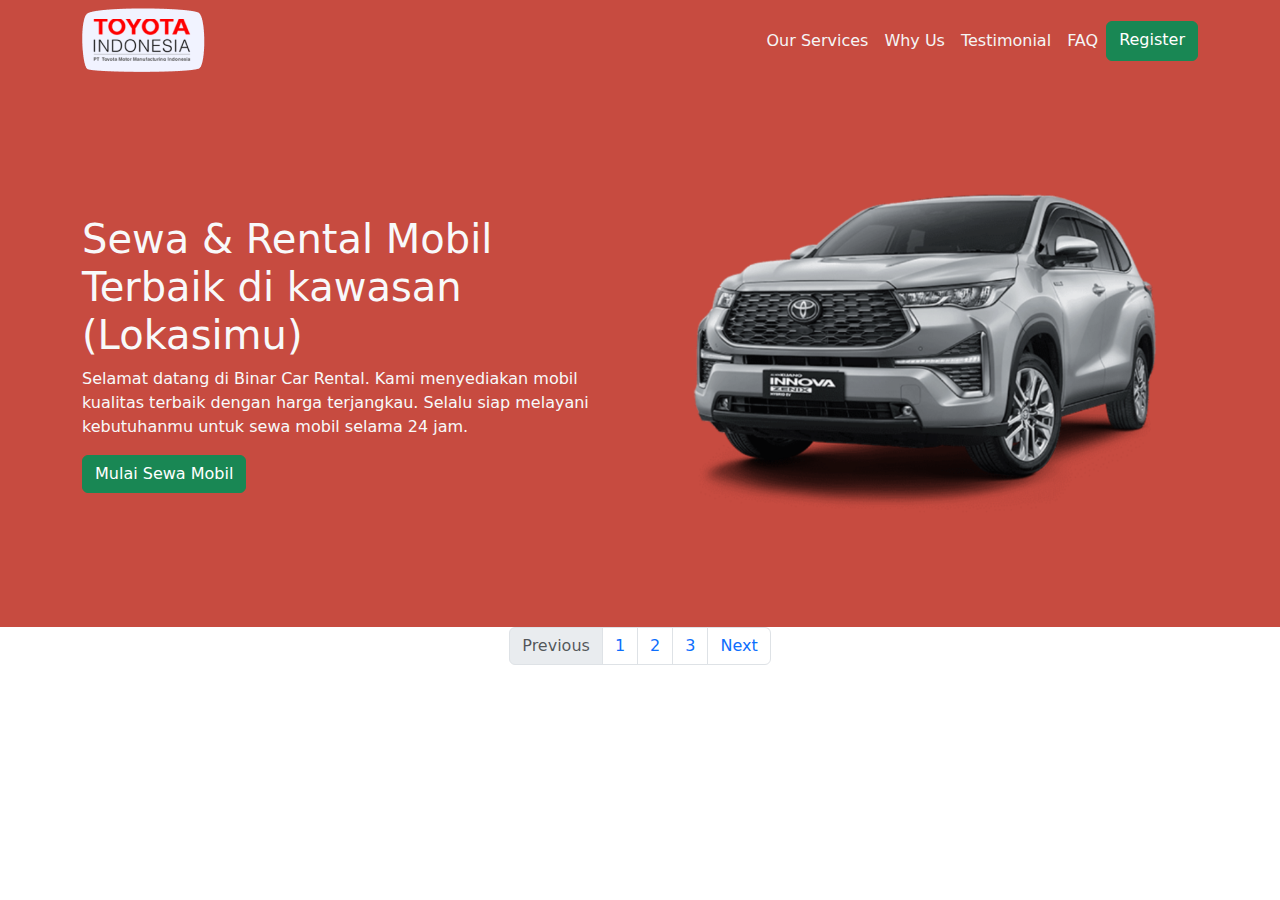
==== bootstrap.html @ 463d7907 "halaman sewa" ====
<!DOCTYPE html>
<html lang="en">
  <head>
    <meta charset="utf-8" />
    <meta name="viewport" content="width=device-width, initial-scale=1" />
    <title>Bootstrap demo</title>
    <link
      href="https://cdn.jsdelivr.net/npm/bootstrap@5.3.3/dist/css/bootstrap.min.css"
      rel="stylesheet"
      integrity="sha384-QWTKZyjpPEjISv5WaRU9OFeRpok6YctnYmDr5pNlyT2bRjXh0JMhjY6hW+ALEwIH"
      crossorigin="anonymous"
    />
    <link href="assets/css/style.css" rel="stylesheet" />
  </head>
  <body>
    <nav class="navbar navbar-expand-lg bg-red">
      <div class="container">
        <img src="./assets/img/tmmin.png" alt="tmmin" />
        <button
          class="navbar-toggler bg-body-tertiary"
          type="button"
          data-bs-toggle="collapse"
          data-bs-target="#navbarNavDropdown"
          aria-controls="navbarNavDropdown"
          aria-expanded="false"
          aria-label="Toggle navigation"
        >
          <span class="navbar-toggler-icon"></span>
        </button>
        <div class="collapse navbar-collapse" id="navbarNavDropdown">
          <ul class="navbar-nav ms-auto">
            <li class="nav-item">
              <a class="nav-link" href="#">Our Services</a>
            </li>
            <li class="nav-item">
              <a class="nav-link" href="#">Why Us</a>
            </li>
            <li class="nav-item">
              <a class="nav-link" href="#">Testimonial</a>
            </li>
            <li class="nav-item">
              <a class="nav-link" href="#">FAQ</a>
            </li>
            <a href="#" class="btn btn-success">Register</a>
          </ul>
        </div>
      </div>
    </nav>

    <section id="hero" class="bg-red">
      <div class="container">
        <div class="row">
          <div class="col-6 d-flex align-items-center text-light">
            <div>
              <h1>Sewa & Rental Mobil Terbaik di kawasan (Lokasimu)</h1>
              <p>
                Selamat datang di Binar Car Rental. Kami menyediakan mobil
                kualitas terbaik dengan harga terjangkau. Selalu siap melayani
                kebutuhanmu untuk sewa mobil selama 24 jam.
              </p>
              <a href="#" class="btn btn-success">Mulai Sewa Mobil</a>
            </div>
          </div>
          <div class="col-6">
            <img class="img-fluid" src="assets/img/zenix.png" alt="toyota zenix" />
          </div>
        </div>
      </div>
    </section>

    <footer aria-label="Page navigation example">
      <ul class="pagination justify-content-center">
        <li class="page-item disabled">
          <a class="page-link">Previous</a>
        </li>
        <li class="page-item"><a class="page-link" href="#">1</a></li>
        <li class="page-item"><a class="page-link" href="#">2</a></li>
        <li class="page-item"><a class="page-link" href="#">3</a></li>
        <li class="page-item">
          <a class="page-link" href="#">Next</a>
        </li>
      </ul>
    </footer>

    <script
      src="https://cdn.jsdelivr.net/npm/bootstrap@5.3.3/dist/js/bootstrap.bundle.min.js"
      integrity="sha384-YvpcrYf0tY3lHB60NNkmXc5s9fDVZLESaAA55NDzOxhy9GkcIdslK1eN7N6jIeHz"
      crossorigin="anonymous"
    ></script>
  </body>
</html>
---- assets/css/style.css ----
.bg-red {
  background: #c74b40;
}
.bg-red .navbar-nav .nav-link {
    color: whitesmoke;
}
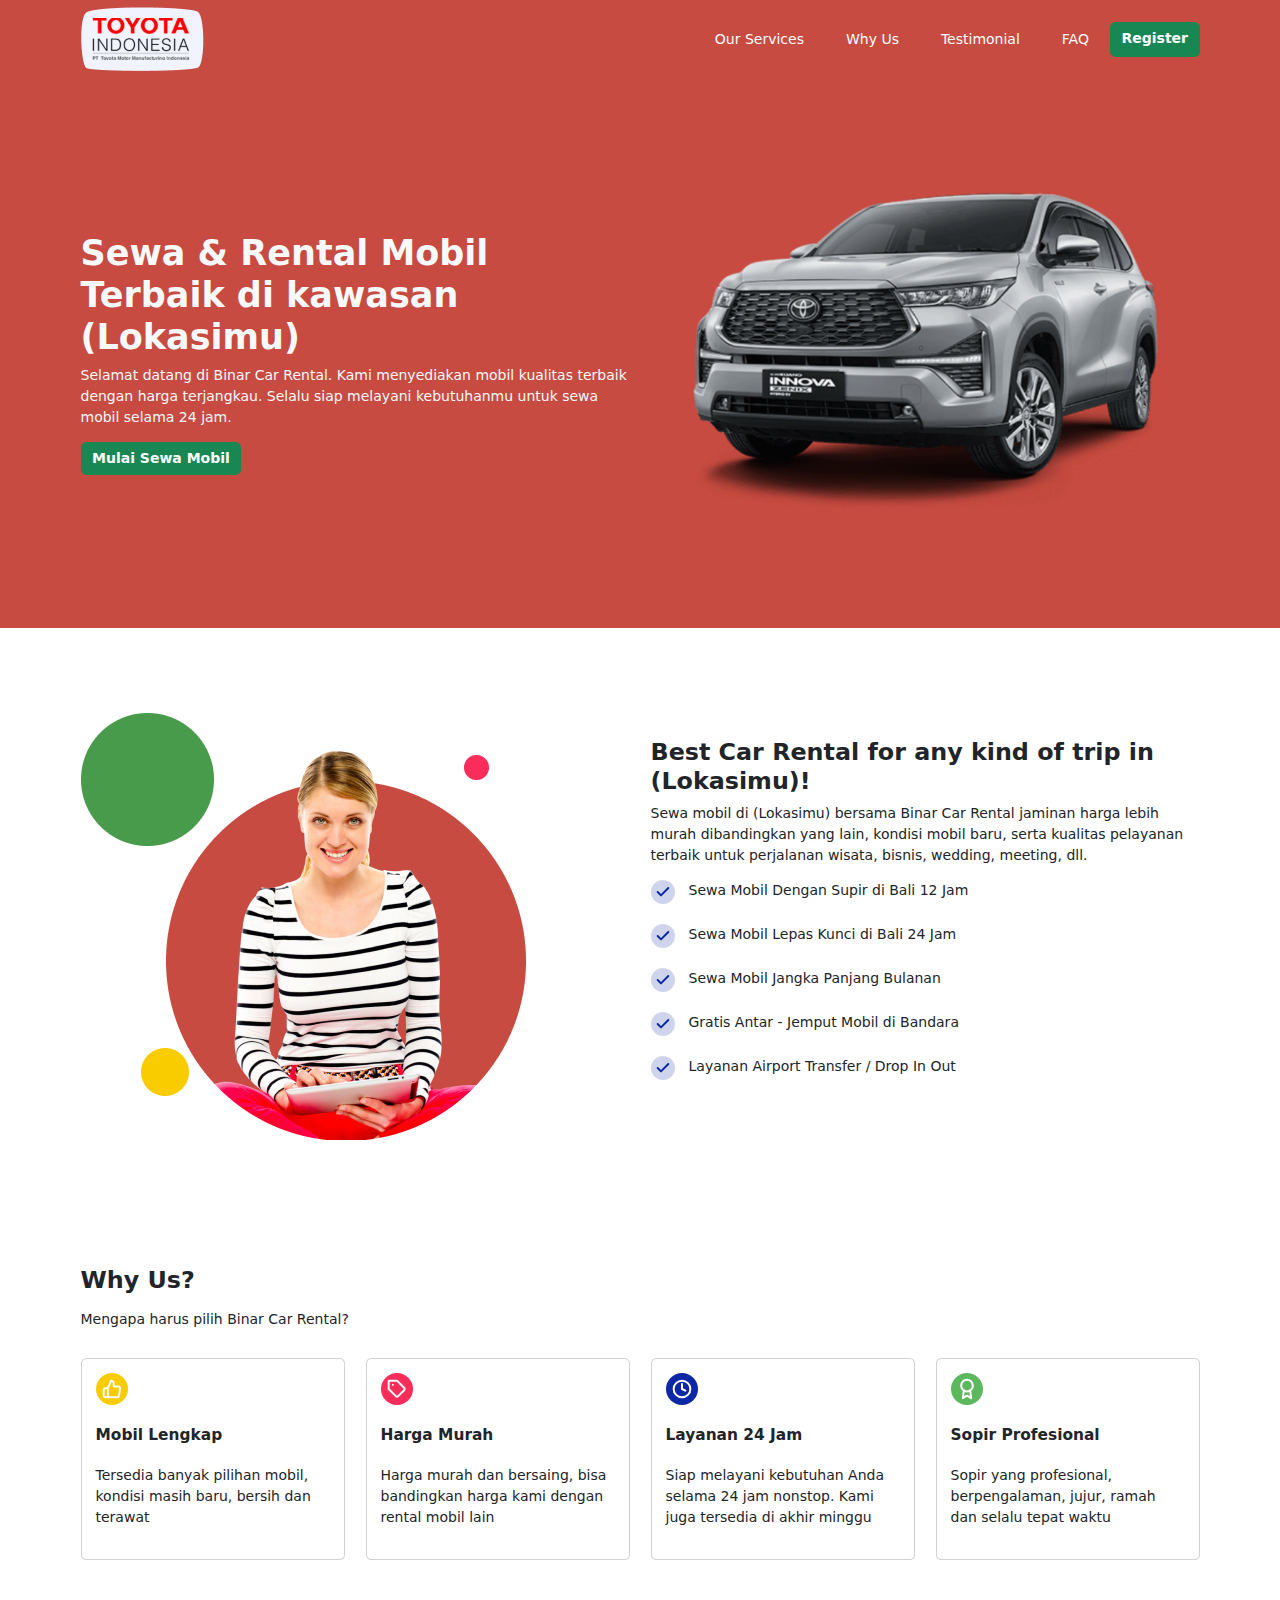
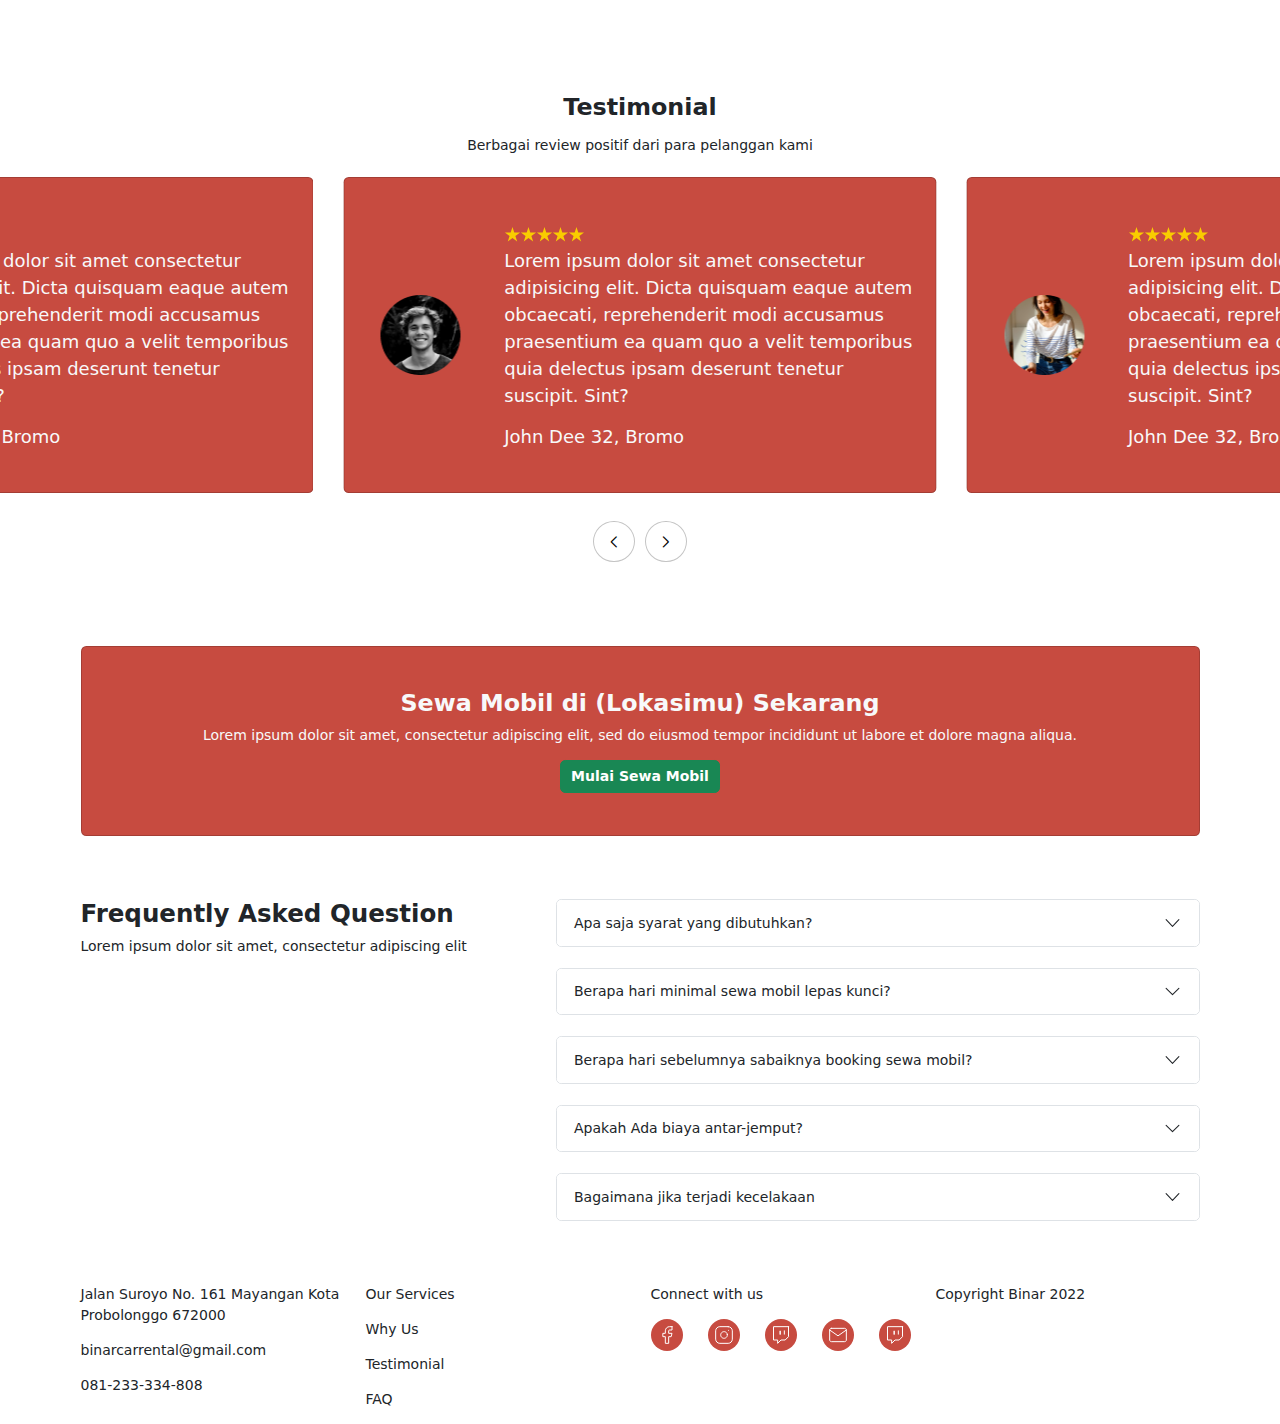
==== commit 45a71220: "halaman sewa" ====
--- a/bootstrap.html
+++ b/bootstrap.html
@@ -10,6 +10,11 @@
       integrity="sha384-QWTKZyjpPEjISv5WaRU9OFeRpok6YctnYmDr5pNlyT2bRjXh0JMhjY6hW+ALEwIH"
       crossorigin="anonymous"
     />
+    <link
+      rel="stylesheet"
+      href="https://cdn.jsdelivr.net/npm/swiper@11/swiper-bundle.min.css"
+    />
+
     <link href="assets/css/style.css" rel="stylesheet" />
   </head>
   <body>
@@ -58,34 +63,514 @@
                 kualitas terbaik dengan harga terjangkau. Selalu siap melayani
                 kebutuhanmu untuk sewa mobil selama 24 jam.
               </p>
-              <a href="#" class="btn btn-success">Mulai Sewa Mobil</a>
+              <a href="sewa.html" class="btn btn-success">Mulai Sewa Mobil</a>
             </div>
           </div>
           <div class="col-6">
-            <img class="img-fluid" src="assets/img/zenix.png" alt="toyota zenix" />
+            <img
+              class="img-fluid"
+              src="assets/img/zenix.png"
+              alt="toyota zenix"
+            />
           </div>
         </div>
       </div>
     </section>
 
-    <footer aria-label="Page navigation example">
-      <ul class="pagination justify-content-center">
-        <li class="page-item disabled">
-          <a class="page-link">Previous</a>
-        </li>
-        <li class="page-item"><a class="page-link" href="#">1</a></li>
-        <li class="page-item"><a class="page-link" href="#">2</a></li>
-        <li class="page-item"><a class="page-link" href="#">3</a></li>
-        <li class="page-item">
-          <a class="page-link" href="#">Next</a>
-        </li>
-      </ul>
+    <section id="our-services">
+      <div class="container py-5 my-5">
+        <!-- container digunakan di setiap section agar tampilan rapi dan konsisten -->
+
+        <!-- grid bootstrap menggunakan flex jadi kita bisa mengatur aligment mengunakan align-items dan justify-content -->
+        <div class="row align-items-center">
+          <!-- perilaku col di bawah sama dengan yang di terapkan di hero -->
+          <!-- mb adalah class utilitas bootstrap untuk menambahkan margin bottom -->
+          <!-- sama dengan col karena kita hanya membutuhkan margin di ukuran layar terkecil sampai 767px -->
+          <!-- maka di ukuran layar 768px ke atas kita hapus marginnya dengan menggunakan mb-md-0 -->
+          <div class="col-12 col-md-6 mb-5 mb-md-0">
+            <img
+              src="assets/img/img-service.png"
+              class="img-fluid"
+              alt="TMMIN Car Rental Services"
+            />
+          </div>
+          <div class="col-12 col-md-6">
+            <h2>Best Car Rental for any kind of trip in (Lokasimu)!</h2>
+            <p>
+              Sewa mobil di (Lokasimu) bersama Binar Car Rental jaminan harga
+              lebih murah dibandingkan yang lain, kondisi mobil baru, serta
+              kualitas pelayanan terbaik untuk perjalanan wisata, bisnis,
+              wedding, meeting, dll.
+            </p>
+            <ul>
+              <li>Sewa Mobil Dengan Supir di Bali 12 Jam</li>
+              <li>Sewa Mobil Lepas Kunci di Bali 24 Jam</li>
+              <li>Sewa Mobil Jangka Panjang Bulanan</li>
+              <li>Gratis Antar - Jemput Mobil di Bandara</li>
+              <li>Layanan Airport Transfer / Drop In Out</li>
+            </ul>
+          </div>
+        </div>
+      </div>
+    </section>
+
+    <section id="why-us">
+      <div class="container py-5 my-5">
+        <!-- container digunakan di setiap section agar tampilan rapi dan konsisten -->
+        <h2 class="mb-3">Why Us?</h2>
+        <p class="mb-4">Mengapa harus pilih Binar Car Rental?</p>
+        <!-- cara cepat membuat row col -> ketik : div.row>div.col*4 , kemudian ctrl + space  -->
+        <div class="row">
+          <!-- perilaku col di bawah sama dengan yang di terapkan di hero -->
+          <!-- tetapi yang berbeda disini kita menggunakan 3 ukuran berbeda  -->
+          <!-- col-12 (full) di ukuran layar terkecil sampai 767px -->
+          <!-- col-md-6 (50:50 / setengah ukuran) di ukuran layar 768px keatas sampai 991px -->
+          <!-- col-lg-3 (dibagi menjadi 4 kolom (12/4)) akan di terapkan di ukuran layar mulai 992px keatas -->
+          <div class="col-12 col-md-6 col-lg-3 my-2">
+            <div class="card">
+              <div class="card-body">
+                <img
+                  src="assets/img/tumb-vector.svg"
+                  class="mb-4"
+                  alt="TMMIN Car Rental - Mobil Lengkap"
+                />
+                <h3 class="mb-4">Mobil Lengkap</h3>
+                <p>
+                  Tersedia banyak pilihan mobil, kondisi masih baru, bersih dan
+                  terawat
+                </p>
+              </div>
+            </div>
+          </div>
+          <div class="col-12 col-md-6 col-lg-3 my-2">
+            <div class="card">
+              <div class="card-body">
+                <img
+                  src="assets/img/tag-vector.svg"
+                  class="mb-4"
+                  alt="TMMIN Car Rental - Harga Murah"
+                />
+                <h3 class="mb-4">Harga Murah</h3>
+                <p>
+                  Harga murah dan bersaing, bisa bandingkan harga kami dengan
+                  rental mobil lain
+                </p>
+              </div>
+            </div>
+          </div>
+          <div class="col-12 col-md-6 col-lg-3 my-2">
+            <div class="card">
+              <div class="card-body">
+                <img
+                  src="assets/img/24hours-vector.svg"
+                  class="mb-4"
+                  alt="TMMIN Car Rental - Layanan 24 Jam"
+                />
+                <h3 class="mb-4">Layanan 24 Jam</h3>
+                <p>
+                  Siap melayani kebutuhan Anda selama 24 jam nonstop. Kami juga
+                  tersedia di akhir minggu
+                </p>
+              </div>
+            </div>
+          </div>
+          <div class="col-12 col-md-6 col-lg-3 my-2">
+            <div class="card">
+              <div class="card-body">
+                <img
+                  src="assets/img/pro-vector.svg"
+                  class="mb-4"
+                  alt="TMMIN Car Rental - Sopir Profesional"
+                />
+                <h3 class="mb-4">Sopir Profesional</h3>
+                <p>
+                  Sopir yang profesional, berpengalaman, jujur, ramah dan selalu
+                  tepat waktu
+                </p>
+              </div>
+            </div>
+          </div>
+        </div>
+      </div>
+    </section>
+
+    <section id="testimonial">
+      <div class="py-5 my-5">
+        <!-- untuk testimonial tidak perlu container karena desain item testimoni menempel ke kiri dan kanan  -->
+        <div class="text-center">
+          <h2 class="mb-3">Testimonial</h2>
+          <p class="mb-4">Berbagai review positif dari para pelanggan kami</p>
+        </div>
+        <!-- untuk membuat testimoni berbentuk slider / carousel menggunakan library / plugin lain disini kita akan menggunakan SwiperJs -->
+        <!-- referensi : https://swiperjs.com/demos#centered -->
+        <div class="swiper mySwiper">
+          <div class="swiper-wrapper">
+            <div class="swiper-slide">
+              <div class="card bg-red text-light">
+                <div class="card-body py-5">
+                  <div class="row align-items-center">
+                    <div class="col-12 col-md-3 text-center">
+                      <img
+                        src="assets/img/img_photo.png"
+                        alt="TMMIN Car Rental - Customer"
+                      />
+                    </div>
+                    <div class="col-12 col-md-9">
+                      <img
+                        src="assets/img/rate.svg"
+                        alt="TMMIN Car Rental - Rate"
+                      />
+                      <p>
+                        Lorem ipsum dolor sit amet consectetur adipisicing elit.
+                        Dicta quisquam eaque autem obcaecati, reprehenderit modi
+                        accusamus praesentium ea quam quo a velit temporibus
+                        quia delectus ipsam deserunt tenetur suscipit. Sint?
+                      </p>
+                      <label>John Dee 32, Bromo</label>
+                    </div>
+                  </div>
+                </div>
+              </div>
+            </div>
+            <div class="swiper-slide">
+              <div class="card bg-red text-light">
+                <div class="card-body py-5">
+                  <div class="row align-items-center">
+                    <div class="col-12 col-md-3 text-center">
+                      <img
+                        src="assets/img/img_photo2.png"
+                        alt="TMMIN Car Rental - Customer"
+                      />
+                    </div>
+                    <div class="col-12 col-md-9">
+                      <img
+                        src="assets/img/rate.svg"
+                        alt="TMMIN Car Rental - Rate"
+                      />
+                      <p>
+                        Lorem ipsum dolor sit amet consectetur adipisicing elit.
+                        Dicta quisquam eaque autem obcaecati, reprehenderit modi
+                        accusamus praesentium ea quam quo a velit temporibus
+                        quia delectus ipsam deserunt tenetur suscipit. Sint?
+                      </p>
+                      <label>John Dee 32, Bromo</label>
+                    </div>
+                  </div>
+                </div>
+              </div>
+            </div>
+            <div class="swiper-slide">
+              <div class="card bg-red text-light">
+                <div class="card-body py-5">
+                  <div class="row align-items-center">
+                    <div class="col-12 col-md-3 text-center">
+                      <img
+                        src="assets/img/img_photo2.png"
+                        alt="TMMIN Car Rental - Customer"
+                      />
+                    </div>
+                    <div class="col-12 col-md-9">
+                      <img
+                        src="assets/img/rate.svg"
+                        alt="TMMIN Car Rental - Rate"
+                      />
+                      <p>
+                        Lorem ipsum dolor sit amet consectetur adipisicing elit.
+                        Dicta quisquam eaque autem obcaecati, reprehenderit modi
+                        accusamus praesentium ea quam quo a velit temporibus
+                        quia delectus ipsam deserunt tenetur suscipit. Sint?
+                      </p>
+                      <label>John Dee 32, Bromo</label>
+                    </div>
+                  </div>
+                </div>
+              </div>
+            </div>
+            <div class="swiper-slide">
+              <div class="card bg-red text-light">
+                <div class="card-body py-5">
+                  <div class="row align-items-center">
+                    <div class="col-12 col-md-3 text-center">
+                      <img
+                        src="assets/img/img_photo.png"
+                        alt="TMMIN Car Rental - Customer"
+                      />
+                    </div>
+                    <div class="col-12 col-md-9">
+                      <img
+                        src="assets/img/rate.svg"
+                        alt="TMMIN Car Rental - Rate"
+                      />
+                      <p>
+                        Lorem ipsum dolor sit amet consectetur adipisicing elit.
+                        Dicta quisquam eaque autem obcaecati, reprehenderit modi
+                        accusamus praesentium ea quam quo a velit temporibus
+                        quia delectus ipsam deserunt tenetur suscipit. Sint?
+                      </p>
+                      <label>John Dee 32, Bromo</label>
+                    </div>
+                  </div>
+                </div>
+              </div>
+            </div>
+          </div>
+          <!-- disini kita menggunakan button next prev yang disediakan oleh swiperjs untuk navigasi testimoni -->
+          <!-- referensi : https://swiperjs.com/demos#navigation -->
+          <div class="swiper-navigation">
+            <div class="swiper-button-prev"></div>
+            <div class="swiper-button-next"></div>
+          </div>
+        </div>
+      </div>
+    </section>
+
+    <section id="cta-banner">
+      <div class="container">
+        <div class="align-items-center text-center">
+          <div class="card p-5 bg-red text-light">
+            <h2>Sewa Mobil di (Lokasimu) Sekarang</h2>
+            <p>
+              Lorem ipsum dolor sit amet, consectetur adipiscing elit, sed do
+              eiusmod tempor incididunt ut labore et dolore magna aliqua.
+            </p>
+            <div class="d-inline">
+              <a href="sewa.html" class="btn btn-success" role="button"
+                >Mulai Sewa Mobil</a
+              >
+            </div>
+          </div>
+        </div>
+      </div>
+    </section>
+
+    <section id="faq">
+      <div class="container py-5">
+        <div class="row">
+          <div class="col-5">
+            <div class="my-4">
+              <h3>Frequently Asked Question</h3>
+              <p>Lorem ipsum dolor sit amet, consectetur adipiscing elit</p>
+            </div>
+          </div>
+          <div class="col-7">
+            <div class="accordion">
+              <div class="rounded">
+                <div class="accordion-item my-4">
+                  <h2 class="accordion-header">
+                    <button
+                      class="accordion-button collapsed"
+                      type="button"
+                      data-bs-toggle="collapse"
+                      data-bs-target="#panelsStayOpen-collapseOne"
+                      aria-expanded="false"
+                      aria-controls="panelsStayOpen-collapseOne"
+                    >
+                      Apa saja syarat yang dibutuhkan?
+                    </button>
+                  </h2>
+                  <div
+                    id="panelsStayOpen-collapseOne"
+                    class="accordion-collapse collapse"
+                  >
+                    <div class="accordion-body">
+                      Lorem ipsum dolor sit amet, consectetur adipiscing elit
+                    </div>
+                  </div>
+                </div>
+              </div>
+              <div class="rounded">
+                <div class="accordion-item my-4">
+                  <h2 class="accordion-header">
+                    <button
+                      class="accordion-button collapsed"
+                      type="button"
+                      data-bs-toggle="collapse"
+                      data-bs-target="#panelsStayOpen-collapseTwo"
+                      aria-expanded="false"
+                      aria-controls="panelsStayOpen-collapseTwo"
+                    >
+                      Berapa hari minimal sewa mobil lepas kunci?
+                    </button>
+                  </h2>
+                  <div
+                    id="panelsStayOpen-collapseTwo"
+                    class="accordion-collapse collapse"
+                  >
+                    <div class="accordion-body">
+                      Lorem ipsum dolor sit amet, consectetur adipiscing elit
+                    </div>
+                  </div>
+                </div>
+              </div>
+              <div class="rounded">
+                <div class="accordion-item my-4">
+                  <h2 class="accordion-header">
+                    <button
+                      class="accordion-button collapsed"
+                      type="button"
+                      data-bs-toggle="collapse"
+                      data-bs-target="#panelsStayOpen-collapseThree"
+                      aria-expanded="false"
+                      aria-controls="panelsStayOpen-collapseThree"
+                    >
+                      Berapa hari sebelumnya sabaiknya booking sewa mobil?
+                    </button>
+                  </h2>
+                  <div
+                    id="panelsStayOpen-collapseThree"
+                    class="accordion-collapse collapse"
+                  >
+                    <div class="accordion-body">
+                      Lorem ipsum dolor sit amet, consectetur adipiscing elit
+                    </div>
+                  </div>
+                </div>
+              </div>
+              <div class="rounded">
+                <div class="accordion-item my-4">
+                  <h2 class="accordion-header">
+                    <button
+                      class="accordion-button collapsed"
+                      type="button"
+                      data-bs-toggle="collapse"
+                      data-bs-target="#panelsStayOpen-collapseThree"
+                      aria-expanded="false"
+                      aria-controls="panelsStayOpen-collapseThree"
+                    >
+                      Apakah Ada biaya antar-jemput?
+                    </button>
+                  </h2>
+                  <div
+                    id="panelsStayOpen-collapseThree"
+                    class="accordion-collapse collapse"
+                  >
+                    <div class="accordion-body">
+                      Lorem ipsum dolor sit amet, consectetur adipiscing elit
+                    </div>
+                  </div>
+                </div>
+              </div>
+              <div class="rounded">
+                <div class="accordion-item my-4">
+                  <h2 class="accordion-header">
+                    <button
+                      class="accordion-button collapsed"
+                      type="button"
+                      data-bs-toggle="collapse"
+                      data-bs-target="#panelsStayOpen-collapseThree"
+                      aria-expanded="false"
+                      aria-controls="panelsStayOpen-collapseThree"
+                    >
+                      Bagaimana jika terjadi kecelakaan
+                    </button>
+                  </h2>
+                  <div
+                    id="panelsStayOpen-collapseThree"
+                    class="accordion-collapse collapse"
+                  >
+                    <div class="accordion-body">
+                      Lorem ipsum dolor sit amet, consectetur adipiscing elit
+                    </div>
+                  </div>
+                </div>
+              </div>
+            </div>
+          </div>
+        </div>
+      </div>
+    </section>
+
+    <footer>
+      <div class="container">
+        <div class="row">
+          <div class="col-3">
+            <div id="address">
+              <p>Jalan Suroyo No. 161 Mayangan Kota Probolonggo 672000</p>
+              <p>binarcarrental@gmail.com</p>
+              <p>081-233-334-808</p>
+            </div>
+          </div>
+          <div class="col-3">
+            <div class="fw-medium" id="page">
+              <p>Our Services</p>
+              <p>Why Us</p>
+              <p>Testimonial</p>
+              <p>FAQ</p>
+            </div>
+          </div>
+          <div class="col-3">
+            <div id="contact">
+              <div>
+                <p>Connect with us</p>
+              </div>
+              <div class="row">
+                <div class="col">
+                  <img src="assets/img/icon-facebook.svg" />
+                </div>
+                <div class="col">
+                  <img src="assets/img/icon-instagram.svg" />
+                </div>
+                <div class="col">
+                  <img src="assets/img/icon-twitch.svg" />
+                </div>
+                <div class="col">
+                  <img src="assets/img/icon-mail.svg" />
+                </div>
+                <div class="col">
+                  <img src="assets/img/icon-twitch.svg" />
+                </div>
+              </div>
+            </div>
+          </div>
+          <div class="col-3">
+            <div id="copyright">
+              <p>Copyright Binar 2022</p>
+            </div>
+          </div>
+        </div>
+      </div>
     </footer>
 
+    <!-- Start bootstrap js -->
     <script
       src="https://cdn.jsdelivr.net/npm/bootstrap@5.3.3/dist/js/bootstrap.bundle.min.js"
       integrity="sha384-YvpcrYf0tY3lHB60NNkmXc5s9fDVZLESaAA55NDzOxhy9GkcIdslK1eN7N6jIeHz"
       crossorigin="anonymous"
     ></script>
+    <!-- end bootstrap js -->
+
+    <!-- start swiper js -->
+    <script src="https://cdn.jsdelivr.net/npm/swiper@11/swiper-bundle.min.js"></script>
+    <!-- end swiper js -->
+
+    <script src="assets/js/script.js"></script>
+
+    <!-- script js untuk setup / konfigurasi swiper -->
+    <script>
+      // referensi :
+      // 1. https://swiperjs.com/demos#navigation
+      // 2. https://swiperjs.com/demos#centered
+      // 3. https://swiperjs.com/demos#infinite-loop
+      // 4. https://swiperjs.com/demos#responsive-breakpoints
+
+      let swiper = new Swiper(".mySwiper", {
+        // initialisasi swiper untuk di terapkan di element ber-class .mySwiper (selector class)
+        slidesPerView: 1, // menentukan jumlah konten / slide yang tampil per view (akan diterapkan di ukuran layar terkecil sampai breakpoint yang ditentukan di bawah)
+        spaceBetween: 30, // menentukan jarak antar konten / slide
+        centeredSlides: true, // menentukan apakah slide utama / yang sedang aktif berada ditengah dan akan memunculkan preview slide sebelum dan selanjutnya di kiri dan kananya
+        loop: true, // menentukan apakah slide akan di duplikasi supaya memunculkan efek slide infiniti / tak terbatas
+        navigation: {
+          nextEl: ".swiper-button-next", // menentukan button next jika tidak dituliskan maka button yang sudah dibuat diatas tidak bisa diklik
+          prevEl: ".swiper-button-prev", // menentukan button prev jika tidak dituliskan maka button yang sudah dibuat diatas tidak bisa diklik
+        },
+        breakpoints: {
+          // sama dengan bootstrap diatas, kita bisa menentukan breakpoint untuk responsive
+          768: {
+            // di ukuran layar 768px maka yang akan muncul adalah 2.1 slide per tampilan / 1 slide aktif ditengah dan 2 slide terpotong di kiri kanan
+            slidesPerView: 2.1,
+          },
+        },
+      });
+    </script>
   </body>
 </html>
--- a/assets/css/style.css
+++ b/assets/css/style.css
@@ -1,6 +1,124 @@
+/* menentukan font untuk keseluruhan web */
+/* html = root element / element inti / akar */
+html {
+  font-family: Helvetica, sans-serif;
+  font-size: 14px; /* ukuran font-size root element yang akan digunakan untuk menghitung unit rem*/
+  font-weight: 300;
+  line-height: 1.4rem; /* mengunakan unit rem untuk kebutuhan responsive | 1rem berarti 1 x ukuran font-size dari root-element / html | yang berarti 1.4rem = 1.4 x 14px, jadi kalau mau menganti ukuran seluruh tampilan tinggal mengganti ukuran font di html */
+}
+
+/* start styling general */
+/* karena mengunakan ketebalan yang sama dari figma, kita bisa gabungkan untuk memimalisir penulisan ulang */
+.btn,
+h1,
+h2,
+h3 {
+  font-weight: 700;
+}
+
+/* menentukan ukuran h1 */
+h1 {
+  font-size: 2.5rem; /* 2.5 * ukuran font di html */
+}
+
+h2 {
+  font-size: 1.7rem; /* 1.7 * ukuran font di html */
+}
+
 .bg-red {
-  background: #c74b40;
+  background: #C74B40;
 }
-.bg-red .navbar-nav .nav-link {
-    color: whitesmoke;
-}+
+.bg-red .nav-link {
+  color: #fff;
+  font-weight: 400;
+}
+
+.nav-item {
+  margin: 0 1rem;
+}
+/* end styling general */
+
+/* referensi untuk membuat custom bullet https://stackoverflow.com/questions/7698764/custom-bullet-symbol-for-li-elements-in-ul-that-is-a-regular-character-and */
+/* start styling untuk section our-service */
+#our-services ul {
+  list-style: none;
+  margin-left: 0;
+  padding-left: 0;
+}
+
+#our-services li {
+  display: flex;
+  text-indent: 0;
+  padding-bottom: 1em;
+  padding-left: 0;
+}
+
+#our-services li:before {
+  content: url(../img/check-bullet.svg);
+  padding-right: 1em;
+}
+/* end styling untuk section our-service */
+
+/* start styling untuk section why-us */
+#why-us h3 {
+  font-size: 1.1rem;
+}
+
+#why-us .card-body {
+  min-height: 200px; /* untuk card-body di why-us supaya memiliki ukuran minimal 200px agar tingginya sama */
+}
+/* end styling untuk section our-service */
+
+/* start styling untuk section testimonial */
+.swiper-slide {
+  font-size: 18px;
+  background: #fff;
+  display: flex;
+  justify-content: center;
+  align-items: center;
+}
+
+.swiper-navigation {
+  display: flex;
+  align-items: center;
+  justify-content: center;
+  gap: 10px;
+}
+
+/* memindahkan posisi prev next default dari swiper ke posisi bawah testimonial */
+.swiper-button-next,
+.swiper-button-prev {
+  position: static;
+  margin-top: 2rem;
+  color: #000;
+  background: #fff;
+  border: 1px solid #C4C4C4;
+  padding: 1em 1.2em;
+  width: auto;
+  height: auto;
+  border-radius: 100%;
+}
+
+/* mengatur ukuran icon prev next karena dibuat menggunakan font */
+.swiper-button-next:after,
+.swiper-button-prev:after {
+  font-size: 0.8rem;
+  font-weight: 700;
+}
+
+/* styling untuk button prev next supaya kalau kursor ada di atas button maka background button berganti warna hijau */
+.swiper-button-next:hover,
+.swiper-button-next:focus,
+.swiper-button-prev:hover,
+.swiper-button-prev:focus {
+  background: #5CB85F;
+}
+/* styling untuk button prev next supaya kalau kursor ada di atas button maka text / icon button berganti warna putih */
+.swiper-button-next:hover:after,
+.swiper-button-next:focus:after,
+.swiper-button-prev:hover:after,
+.swiper-button-prev:focus:after {
+  color: white;
+}
+/* end styling untuk section testimonial */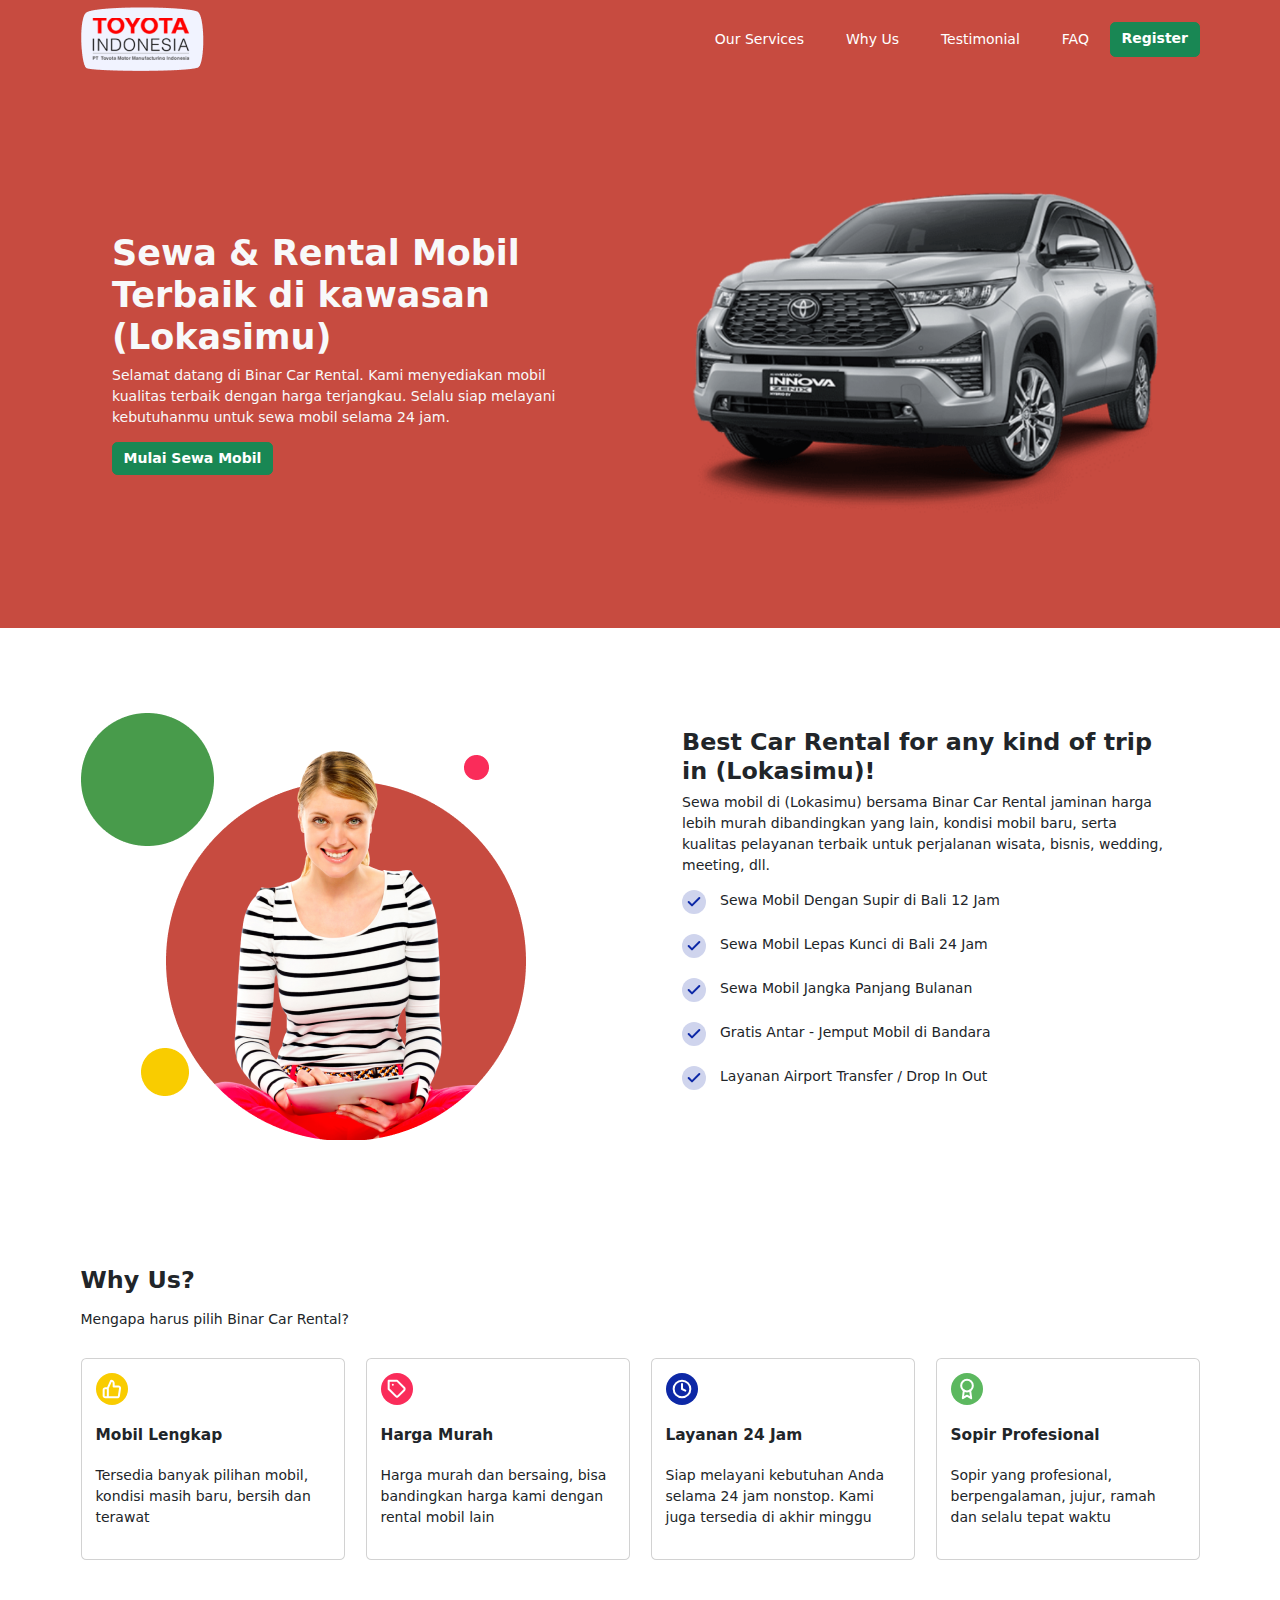
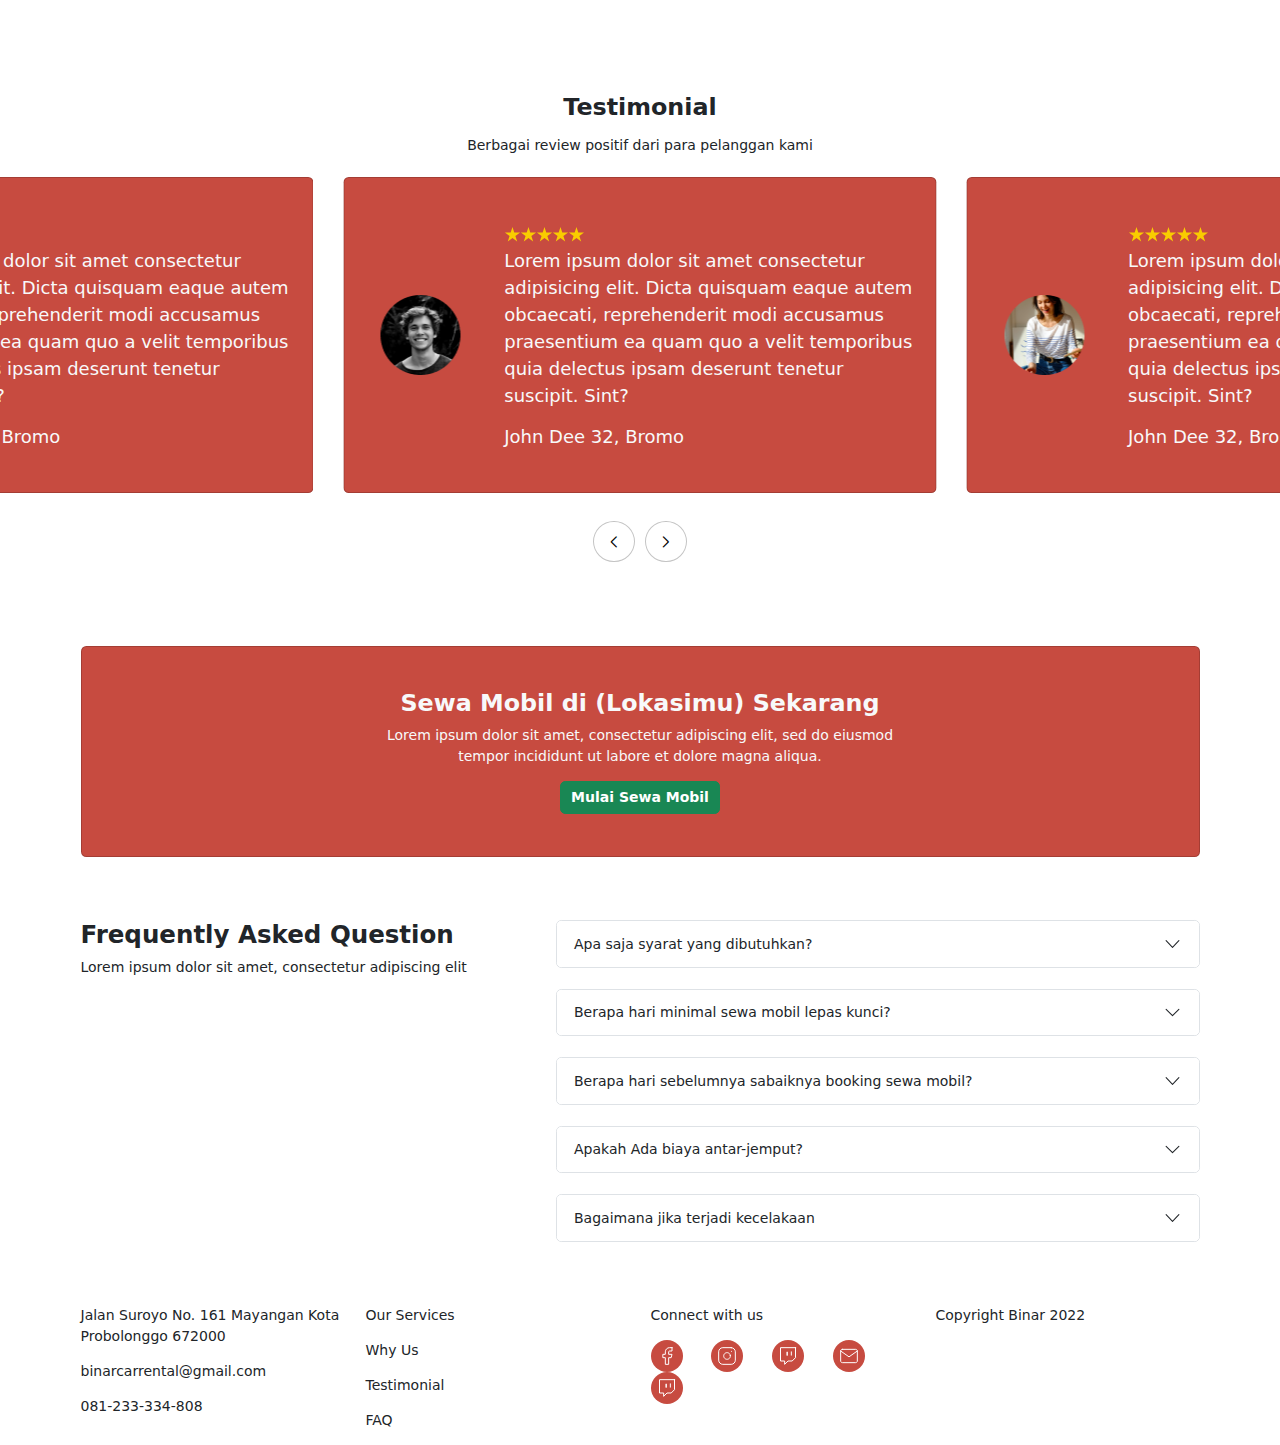
==== commit 94e78d1a: "styling search result" ====
--- a/bootstrap.html
+++ b/bootstrap.html
@@ -35,16 +35,16 @@
         <div class="collapse navbar-collapse" id="navbarNavDropdown">
           <ul class="navbar-nav ms-auto">
             <li class="nav-item">
-              <a class="nav-link" href="#">Our Services</a>
+              <a class="nav-link" href="#our-services">Our Services</a>
             </li>
             <li class="nav-item">
-              <a class="nav-link" href="#">Why Us</a>
+              <a class="nav-link" href="#why-us">Why Us</a>
             </li>
             <li class="nav-item">
-              <a class="nav-link" href="#">Testimonial</a>
+              <a class="nav-link" href="#testimonial">Testimonial</a>
             </li>
             <li class="nav-item">
-              <a class="nav-link" href="#">FAQ</a>
+              <a class="nav-link" href="#faq">FAQ</a>
             </li>
             <a href="#" class="btn btn-success">Register</a>
           </ul>
@@ -55,7 +55,7 @@
     <section id="hero" class="bg-red">
       <div class="container">
         <div class="row">
-          <div class="col-6 d-flex align-items-center text-light">
+          <div class="col-6 px-5 d-flex align-items-center text-light">
             <div>
               <h1>Sewa & Rental Mobil Terbaik di kawasan (Lokasimu)</h1>
               <p>
@@ -94,7 +94,7 @@
               alt="TMMIN Car Rental Services"
             />
           </div>
-          <div class="col-12 col-md-6">
+          <div class="col-12 col-md-6 px-5">
             <h2>Best Car Rental for any kind of trip in (Lokasimu)!</h2>
             <p>
               Sewa mobil di (Lokasimu) bersama Binar Car Rental jaminan harga
@@ -328,15 +328,17 @@
       <div class="container">
         <div class="align-items-center text-center">
           <div class="card p-5 bg-red text-light">
-            <h2>Sewa Mobil di (Lokasimu) Sekarang</h2>
-            <p>
-              Lorem ipsum dolor sit amet, consectetur adipiscing elit, sed do
-              eiusmod tempor incididunt ut labore et dolore magna aliqua.
-            </p>
-            <div class="d-inline">
-              <a href="sewa.html" class="btn btn-success" role="button"
-                >Mulai Sewa Mobil</a
-              >
+            <div class="m-auto w-50">
+              <h2>Sewa Mobil di (Lokasimu) Sekarang</h2>
+              <p>
+                Lorem ipsum dolor sit amet, consectetur adipiscing elit, sed do
+                eiusmod tempor incididunt ut labore et dolore magna aliqua.
+              </p>
+              <div class="d-inline">
+                <a href="sewa.html" class="btn btn-success" role="button"
+                  >Mulai Sewa Mobil</a
+                >
+              </div>
             </div>
           </div>
         </div>
@@ -433,15 +435,15 @@
                       class="accordion-button collapsed"
                       type="button"
                       data-bs-toggle="collapse"
-                      data-bs-target="#panelsStayOpen-collapseThree"
+                      data-bs-target="#panelsStayOpen-collapseFour"
                       aria-expanded="false"
-                      aria-controls="panelsStayOpen-collapseThree"
+                      aria-controls="panelsStayOpen-collapseFour"
                     >
                       Apakah Ada biaya antar-jemput?
                     </button>
                   </h2>
                   <div
-                    id="panelsStayOpen-collapseThree"
+                    id="panelsStayOpen-collapseFour"
                     class="accordion-collapse collapse"
                   >
                     <div class="accordion-body">
@@ -457,15 +459,15 @@
                       class="accordion-button collapsed"
                       type="button"
                       data-bs-toggle="collapse"
-                      data-bs-target="#panelsStayOpen-collapseThree"
+                      data-bs-target="#panelsStayOpen-collapseFive"
                       aria-expanded="false"
-                      aria-controls="panelsStayOpen-collapseThree"
+                      aria-controls="panelsStayOpen-collapseFive"
                     >
                       Bagaimana jika terjadi kecelakaan
                     </button>
                   </h2>
                   <div
-                    id="panelsStayOpen-collapseThree"
+                    id="panelsStayOpen-collapseFive"
                     class="accordion-collapse collapse"
                   >
                     <div class="accordion-body">
@@ -503,7 +505,7 @@
               <div>
                 <p>Connect with us</p>
               </div>
-              <div class="row">
+              <div class="row pe-5">
                 <div class="col">
                   <img src="assets/img/icon-facebook.svg" />
                 </div>
--- a/assets/css/style.css
+++ b/assets/css/style.css
@@ -59,6 +59,29 @@
   padding-right: 1em;
 }
 /* end styling untuk section our-service */
+
+#searchresult ul {
+  list-style: none;
+}
+
+#searchresult li {
+  padding-bottom: 1em;
+}
+
+#searchresult li#orang:before {
+  content: url(../img/fi_users.svg);
+  padding-right: 1em;
+}
+
+#searchresult li#transmisi:before {
+  content: url(../img/fi_settings.svg);
+  padding-right: 1em;
+}
+
+#searchresult li#tahun:before {
+  content: url(../img/fi_calendar.svg);
+  padding-right: 1em;
+}
 
 /* start styling untuk section why-us */
 #why-us h3 {
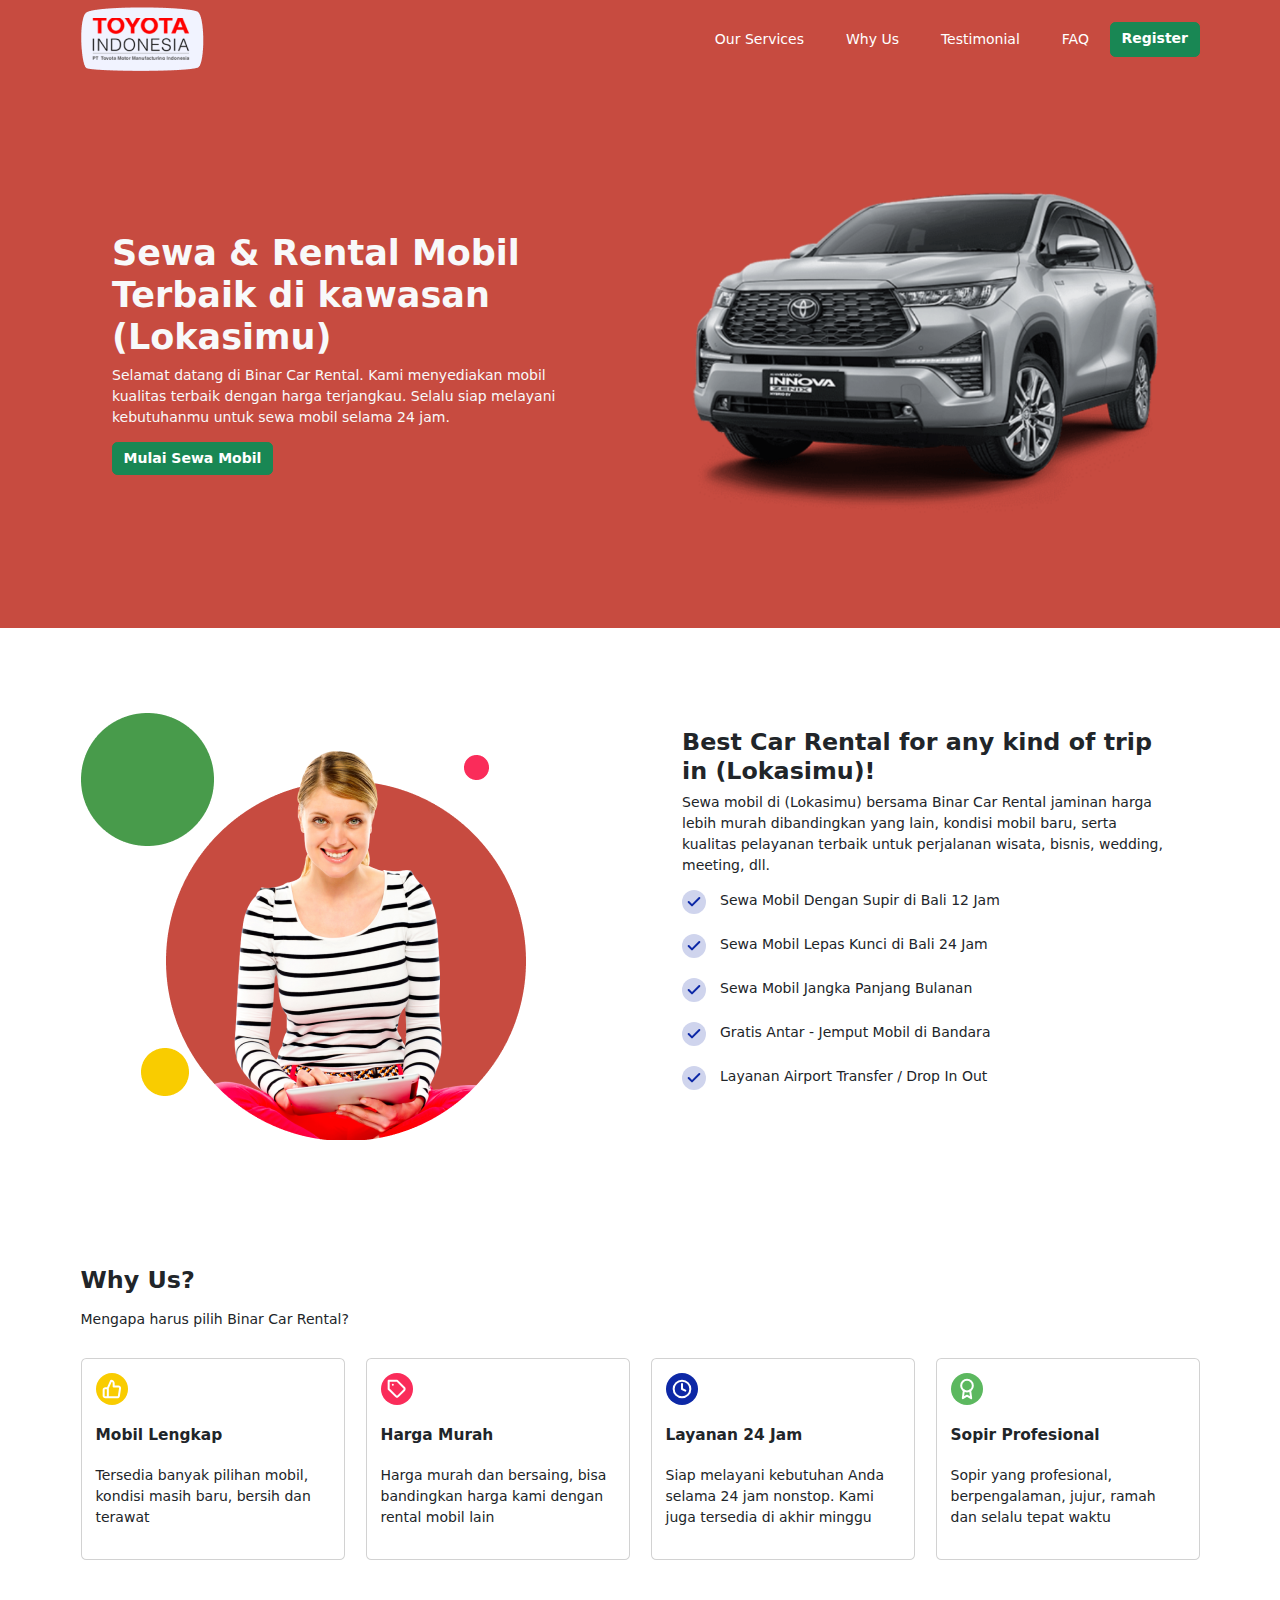
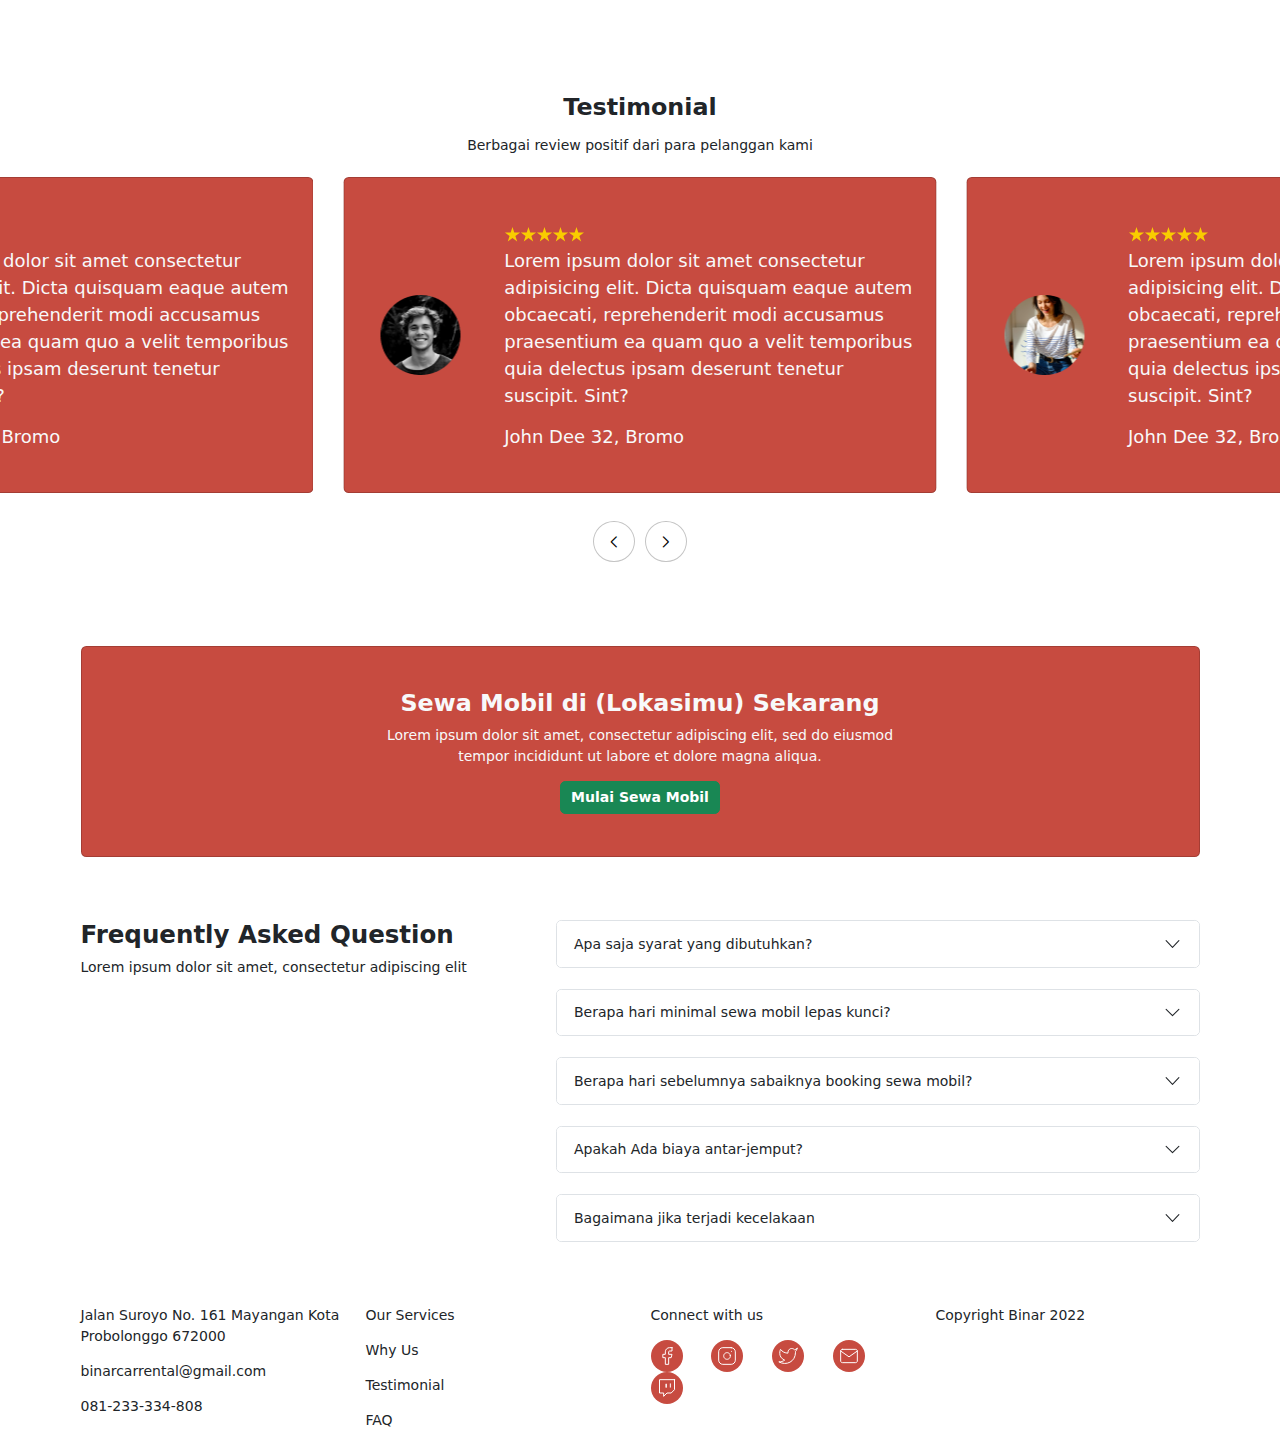
==== commit ebf02cc2: "minor change" ====
--- a/bootstrap.html
+++ b/bootstrap.html
@@ -513,7 +513,7 @@
                   <img src="assets/img/icon-instagram.svg" />
                 </div>
                 <div class="col">
-                  <img src="assets/img/icon-twitch.svg" />
+                  <img src="assets/img/icon-twitter.svg" />
                 </div>
                 <div class="col">
                   <img src="assets/img/icon-mail.svg" />
